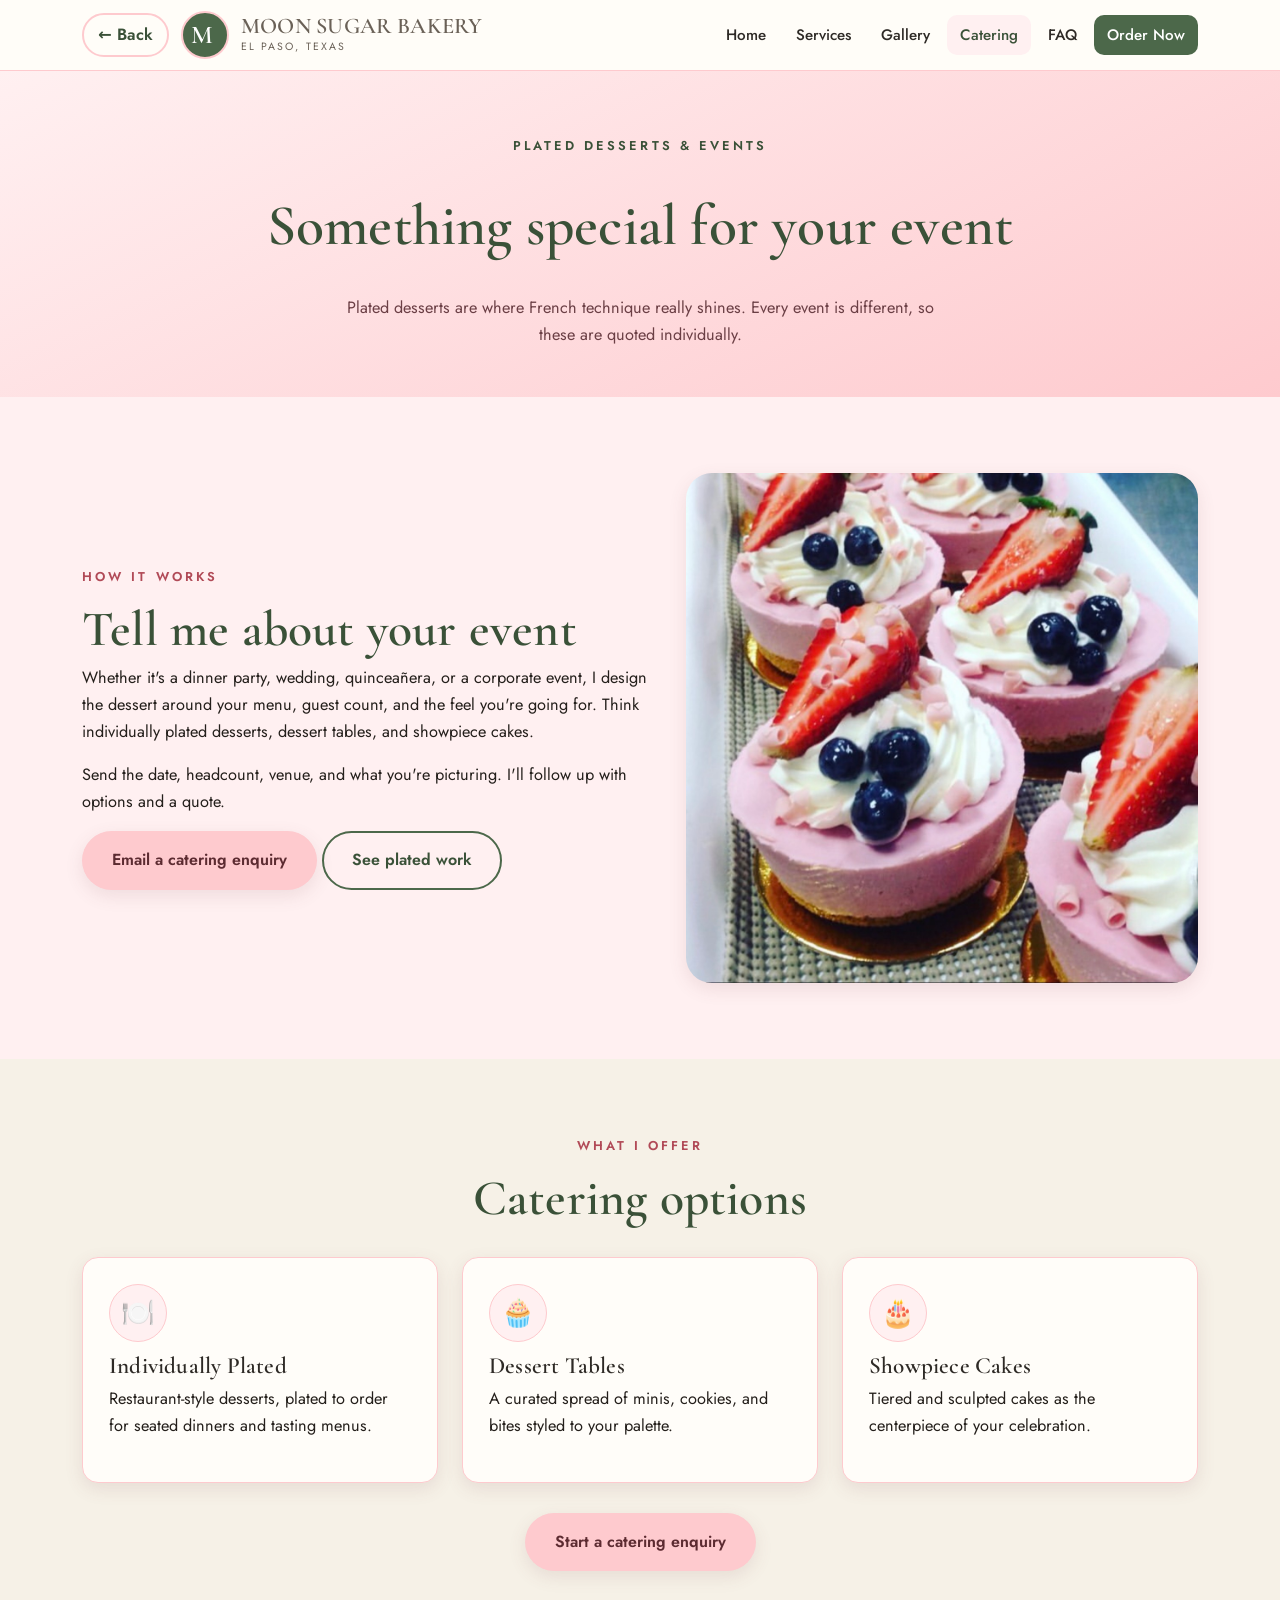
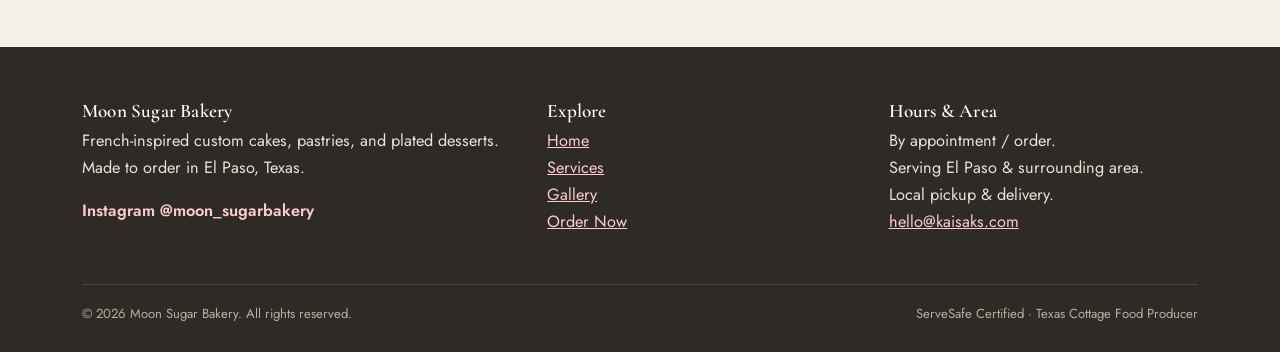
==== catering.html @ 96328091 "HTML indexes added" ====
<!DOCTYPE html>
<html lang="en">
<head>
<meta charset="UTF-8">
<meta name="viewport" content="width=device-width, initial-scale=1.0">
<title>Catering &amp; Plated Desserts | Moon Sugar Bakery — El Paso, TX</title>
<meta name="description" content="Restaurant-style plated desserts and event catering from Moon Sugar Bakery in El Paso. Custom enquiry, quoted per event.">
<link rel="preconnect" href="https://fonts.googleapis.com">
<link rel="preconnect" href="https://fonts.gstatic.com" crossorigin>
<link href="https://fonts.googleapis.com/css2?family=Cormorant+Garamond:ital,wght@0,500;0,600;1,400&family=Jost:wght@300;400;500;600&display=swap" rel="stylesheet">
<link rel="stylesheet" href="styles.css">
</head>
<body class="subpage">
<a class="skip" href="#main">Skip to main content</a>

<header class="site">
  <div class="nav">
    <div class="nav-left">
      <a class="back" href="index.html" aria-label="Back to home">&#8592; Back</a>
      <a class="brand" href="index.html" aria-label="Moon Sugar Bakery home">
        <img class="logo" src="images/MBS%20Logo.png" alt="Moon Sugar Bakery logo" width="48" height="48"
             onerror="this.style.display='none';this.nextElementSibling.style.display='grid';">
        <span class="logo" aria-hidden="true" style="display:none">M</span>
        <span><b>Moon Sugar Bakery</b><span>El Paso, Texas</span></span>
      </a>
    </div>
    <button class="menu-toggle" aria-expanded="false" aria-controls="primary-nav">Menu</button>
    <ul class="navlinks" id="primary-nav">
      <li><a href="index.html">Home</a></li>
      <li><a href="services.html">Services</a></li>
      <li><a href="gallery.html">Gallery</a></li>
      <li><a href="catering.html" aria-current="page">Catering</a></li>
      <li><a href="faq.html">FAQ</a></li>
      <li><a class="cta" href="order.html">Order Now</a></li>
    </ul>
  </div>
</header>

<main id="main">
  <div class="page-head">
    <p class="eyebrow" style="color:var(--green-deep)">Plated Desserts &amp; Events</p>
    <h1>Something special for your event</h1>
    <p>Plated desserts are where French technique really shines. Every event is different, so these are quoted individually.</p>
  </div>

  <section class="tint-blush">
    <div class="wrap split">
      <div>
        <p class="eyebrow">How It Works</p>
        <h2>Tell me about your event</h2>
        <p>Whether it's a dinner party, wedding, quinceañera, or a corporate event, I design the dessert around your menu, guest count, and the feel you're going for. Think individually plated desserts, dessert tables, and showpiece cakes.</p>
        <p>Send the date, headcount, venue, and what you're picturing. I'll follow up with options and a quote.</p>
        <div class="cta-row">
          <a class="btn btn-pink" href="mailto:hello@kaisaks.com?subject=Catering%20%2F%20Plated%20Dessert%20Enquiry&body=Event%20date%3A%0AGuest%20count%3A%0AVenue%2Flocation%3A%0AWhat%20you're%20picturing%3A%0ABudget%20range%20(optional)%3A">Email a catering enquiry</a>
          <a class="btn btn-outline" href="gallery.html">See plated work</a>
        </div>
      </div>
      <img class="gimg round" src="images/Straw%20Tarts.jpg" alt="Fresh strawberry tarts with a glossy glaze" data-ph="Strawberry tarts" style="min-height:340px;height:100%">
    </div>
  </section>

  <section class="tint-cream">
    <div class="wrap center"><p class="eyebrow">What I Offer</p><h2>Catering options</h2></div>
    <div class="wrap grid grid-3" style="margin-top:32px">
      <div class="card"><div class="ic" aria-hidden="true">🍽️</div><h3>Individually Plated</h3><p>Restaurant-style desserts, plated to order for seated dinners and tasting menus.</p></div>
      <div class="card"><div class="ic" aria-hidden="true">🧁</div><h3>Dessert Tables</h3><p>A curated spread of minis, cookies, and bites styled to your palette.</p></div>
      <div class="card"><div class="ic" aria-hidden="true">🎂</div><h3>Showpiece Cakes</h3><p>Tiered and sculpted cakes as the centerpiece of your celebration.</p></div>
    </div>
    <div class="center" style="margin-top:30px"><a class="btn btn-pink" href="mailto:hello@kaisaks.com?subject=Catering%20Enquiry">Start a catering enquiry</a></div>
  </section>
</main>

<footer class="site">
  <div class="wrap">
    <div class="foot-grid">
      <div>
        <h3>Moon Sugar Bakery</h3>
        <p>French-inspired custom cakes, pastries, and plated desserts. Made to order in El Paso, Texas.</p>
        <p class="social"><a href="https://instagram.com/moon_sugarbakery" rel="noopener">Instagram @moon_sugarbakery</a></p>
      </div>
      <div><h3>Explore</h3><p><a href="index.html">Home</a><br><a href="services.html">Services</a><br><a href="gallery.html">Gallery</a><br><a href="order.html">Order Now</a></p></div>
      <div><h3>Hours &amp; Area</h3><p>By appointment / order.<br>Serving El Paso &amp; surrounding area.<br>Local pickup &amp; delivery.<br><a href="mailto:hello@kaisaks.com">hello@kaisaks.com</a></p></div>
    </div>
    <div class="legal"><span>© <span id="yr"></span> Moon Sugar Bakery. All rights reserved.</span><span>ServeSafe Certified · Texas Cottage Food Producer</span></div>
  </div>
</footer>
<script src="script.js"></script>
</body>
</html>
---- styles.css ----
/* ==========================================================================
   Moon Sugar Bakery — shared styles
   Sage green anchors, blush pink delights, cream breathes, gold sparkles.
   ========================================================================== */
:root{
  --green:#4C684A; --green-deep:#3A5138; --green-soft:#E4EBE1;
  --blush:#FECACE;            /* secondary — the star accent */
  --blush-soft:#FFF0F1;       /* pale pink section wash */
  --blush-mid:#FDB8BE;
  --blush-deep:#E88B93;
  --rose:#B14A57;             /* AA-safe pink text on light */
  --cream:#F6F1E7; --cream-2:#EFE7D6;
  --gold:#C9A227; --berry:#9E4A5E; --choc:#5C4433;
  --espresso:#2E2A26; --ink:#241F1B; --muted:#6A6157;
  --white:#FFFDF9;
  --radius:16px; --radius-lg:26px;
  --shadow:0 12px 34px rgba(120,70,80,.14);
  --shadow-sm:0 6px 18px rgba(120,70,80,.12);
  --maxw:1160px;
}
*{box-sizing:border-box}
html{scroll-behavior:smooth}
body{margin:0;color:var(--ink);background:var(--cream);
  font-family:'Jost',system-ui,-apple-system,Segoe UI,Roboto,sans-serif;
  font-weight:400;line-height:1.65;font-size:1.02rem}
h1,h2,h3,.serif{font-family:'Cormorant Garamond',Georgia,serif;font-weight:600;line-height:1.08;letter-spacing:.2px}
h1{font-size:clamp(2.6rem,6vw,4.6rem)}
h2{font-size:clamp(2.1rem,4.4vw,3.1rem);color:var(--green-deep);margin:0 0 .5rem}
h3{font-size:1.45rem;color:var(--espresso);margin:0 0 .4rem}
p{margin:0 0 1rem}
a{color:var(--rose)}
img{max-width:100%;display:block}
.wrap{max-width:var(--maxw);margin:0 auto;padding:0 22px}
.center{text-align:center}
section{padding:76px 0}
.eyebrow{font-family:'Jost';text-transform:uppercase;letter-spacing:.24em;font-size:.8rem;font-weight:600;color:var(--rose)}
:focus-visible{outline:3px solid var(--rose);outline-offset:3px}

/* ---- Skip link ---- */
.skip{position:absolute;left:-999px;background:var(--espresso);color:#fff;padding:12px 18px;z-index:1000;border-radius:0 0 8px 0}
.skip:focus{left:0;top:0}

/* ---- Buttons ---- */
.btn{display:inline-flex;align-items:center;gap:8px;justify-content:center;
  font-family:'Jost';font-weight:600;font-size:1rem;padding:14px 28px;border-radius:50px;
  border:2px solid transparent;cursor:pointer;text-decoration:none;min-height:50px;
  transition:transform .15s,background .2s,box-shadow .2s,color .2s}
.btn:hover{transform:translateY(-2px)}
.btn-primary{background:var(--green);color:#fff}
.btn-primary:hover{background:var(--green-deep)}
.btn-pink{background:var(--blush);color:#5c2b31;box-shadow:var(--shadow-sm)}
.btn-pink:hover{background:var(--blush-mid);color:#4a2227}
.btn-gold{background:var(--gold);color:#2b2410}
.btn-gold:hover{background:#b8931f}
.btn-outline{background:transparent;color:var(--green-deep);border-color:var(--green)}
.btn-outline:hover{background:var(--green);color:#fff}
.btn-ghost-light{background:rgba(255,255,255,.9);color:var(--green-deep);border-color:#fff}
.btn-ghost-light:hover{background:#fff}

/* ---- Header / Nav ---- */
header.site{position:sticky;top:0;z-index:900;background:rgba(255,253,249,.94);
  backdrop-filter:blur(9px);border-bottom:1px solid var(--blush)}
.nav{display:flex;align-items:center;justify-content:space-between;gap:18px;
  padding:11px 22px;max-width:var(--maxw);margin:0 auto}
.nav-left{display:flex;align-items:center;gap:12px}
.back{display:none;text-decoration:none;color:var(--green-deep);font-weight:600;
  border:2px solid var(--blush);border-radius:50px;padding:7px 14px;min-height:42px;
  align-items:center;gap:6px}
.back:hover{background:var(--blush-soft)}
.subpage .back{display:inline-flex}
.brand{display:flex;align-items:center;gap:12px;text-decoration:none;color:var(--espresso)}
.brand .logo{width:48px;height:48px;border-radius:50%;background:var(--green);color:#fff;
  display:grid;place-items:center;font-family:'Cormorant Garamond';font-size:1.6rem;font-weight:600;
  border:2px solid var(--blush)}
img.logo{object-fit:cover;background:none}
.brand b{font-family:'Cormorant Garamond';font-size:1.4rem;font-weight:600;letter-spacing:.3px;line-height:1}
.brand span{display:block;font-size:.66rem;letter-spacing:.2em;text-transform:uppercase;color:var(--muted)}
.navlinks{display:flex;gap:4px;align-items:center;list-style:none;margin:0;padding:0}
.navlinks a{text-decoration:none;color:var(--espresso);padding:9px 13px;border-radius:10px;font-size:.95rem;font-weight:500}
.navlinks a:hover,.navlinks a[aria-current="page"]{background:var(--blush-soft);color:var(--green-deep)}
.navlinks a.cta{background:var(--green);color:#fff}
.navlinks a.cta:hover{background:var(--green-deep)}
.menu-toggle{display:none;background:none;border:2px solid var(--green);color:var(--green-deep);
  border-radius:10px;padding:8px 12px;font-size:1rem;cursor:pointer;min-height:44px}

/* ---- Scallop divider (echoes the logo medallion) ---- */
.scallop{height:26px;background:
  radial-gradient(circle at 13px -2px, transparent 13px, var(--wash,var(--blush-soft)) 13px) 0 0/26px 26px repeat-x;
  border:0;margin:0}

/* ---- Hero ---- */
.hero{position:relative;overflow:hidden;
  background:linear-gradient(155deg,var(--blush-soft) 0%,var(--blush) 55%,#f6b9be 100%)}
.hero .blob{position:absolute;border-radius:50%;filter:blur(2px);opacity:.5}
.hero .b1{width:320px;height:320px;background:#fff;top:-120px;right:-60px;opacity:.35}
.hero .b2{width:220px;height:220px;background:var(--green-soft);bottom:-90px;left:-50px;opacity:.5}
.hero-inner{position:relative;max-width:var(--maxw);margin:0 auto;padding:84px 22px 78px;
  display:grid;grid-template-columns:1.05fr .95fr;gap:40px;align-items:center}
.hero h1{color:var(--green-deep);margin:.3rem 0 .5rem}
.hero .lede{font-size:clamp(1.05rem,2.1vw,1.28rem);max-width:520px;color:#6b3f45;margin-bottom:1.5rem}
.hero .cta-row{display:flex;gap:14px;flex-wrap:wrap}
.hero-art{position:relative;aspect-ratio:1/1;border-radius:50%;overflow:hidden;
  border:10px solid #fff;box-shadow:var(--shadow);background:var(--cream-2)}
.hero-art img{width:100%;height:100%;object-fit:cover}
.hero-badge{position:absolute;bottom:14px;left:14px;background:#fff;border-radius:50px;
  padding:8px 16px;font-weight:600;color:var(--green-deep);box-shadow:var(--shadow-sm);font-size:.9rem}

/* ---- Trust bar ---- */
.trust{background:var(--green-deep);color:#f3ede1}
.trust .wrap{display:flex;flex-wrap:wrap;justify-content:center;gap:12px 32px;padding:16px 22px;font-size:.92rem;text-align:center}
.trust b{color:var(--blush)}

/* ---- Sections tints ---- */
.tint-blush{background:var(--blush-soft)}
.tint-cream{background:var(--cream)}
.tint-green{background:var(--green-deep);color:#f3ede1}
.tint-green h2{color:#fff}
.tint-green .eyebrow{color:var(--blush)}

/* ---- Cards / grids ---- */
.grid{display:grid;gap:24px}
.grid-2{grid-template-columns:1fr 1fr}
.grid-3{grid-template-columns:repeat(3,1fr)}
.grid-4{grid-template-columns:repeat(4,1fr)}
.card{background:var(--white);border-radius:var(--radius);padding:26px;box-shadow:var(--shadow-sm);border:1px solid var(--blush)}
.card .ic{width:58px;height:58px;border-radius:50%;background:var(--blush-soft);border:1px solid var(--blush);
  display:grid;place-items:center;font-size:1.7rem;margin-bottom:12px}

/* ---- Feature split ---- */
.split{display:grid;grid-template-columns:1.05fr .95fr;gap:38px;align-items:center}

/* ---- Images / placeholders ---- */
.gimg{width:100%;border-radius:var(--radius);display:block;object-fit:cover;box-shadow:var(--shadow-sm);background:var(--cream-2)}
.round{border-radius:var(--radius-lg)}
.ph{border-radius:var(--radius);background:
  repeating-linear-gradient(135deg,#f7d9dc 0 18px,var(--blush-soft) 18px 36px);
  border:1px dashed var(--blush-deep);display:grid;place-items:center;color:#9a5560;
  font-size:.85rem;text-align:center;padding:20px;min-height:200px}

/* ---- Gallery ---- */
.gallery-grid{display:grid;grid-template-columns:repeat(3,1fr);gap:18px}
.gallery-grid .gimg,.gallery-grid .ph{height:280px;aspect-ratio:auto}
figure.g{margin:0;position:relative}
figure.g figcaption{margin-top:8px;font-size:.9rem;color:var(--muted);text-align:center}

/* ---- Pricing ---- */
.price-list{list-style:none;margin:14px 0 0;padding:0}
.price-list li{display:flex;justify-content:space-between;gap:16px;padding:11px 0;border-bottom:1px dashed var(--blush-deep)}
.price-list li:last-child{border-bottom:none}
.desc{color:var(--muted);font-size:.9rem}
.price{white-space:nowrap;font-weight:700;color:var(--green-deep)}
.tag{display:inline-block;font-size:.68rem;letter-spacing:.06em;text-transform:uppercase;
  background:var(--green);color:#fff;border-radius:20px;padding:2px 10px;margin-left:6px;vertical-align:middle}
.tag.gf{background:var(--berry)}.tag.v{background:var(--choc)}.tag.pink{background:var(--blush);color:#5c2b31}

/* ---- Testimonials ---- */
.quote{background:#fff;border-radius:var(--radius);padding:24px;box-shadow:var(--shadow-sm);border:1px solid var(--blush)}
.quote .stars{color:var(--gold);letter-spacing:2px;margin-bottom:6px}
.quote p{font-style:italic;font-family:'Cormorant Garamond';font-size:1.3rem;color:var(--espresso)}
.quote cite{font-style:normal;font-weight:600;color:var(--rose);font-size:.95rem}

/* ---- Forms ---- */
.formcard{background:var(--white);border-radius:var(--radius);padding:30px;box-shadow:var(--shadow);max-width:760px;margin:0 auto;border:1px solid var(--blush)}
.field{margin-bottom:18px}
label{display:block;font-weight:600;margin-bottom:6px;font-size:.95rem}
.req{color:var(--rose)}
input,select,textarea{width:100%;padding:12px 14px;border:1.5px solid #8a7c5c;border-radius:12px;font:inherit;background:#fffdf8;min-height:48px}
textarea{min-height:110px;resize:vertical}
input:focus,select:focus,textarea:focus{border-color:var(--green);outline:3px solid rgba(232,139,147,.4);outline-offset:0}
.two{display:grid;grid-template-columns:1fr 1fr;gap:16px}
fieldset{border:1.5px solid var(--blush);border-radius:12px;padding:14px 16px;margin:0 0 18px}
legend{font-weight:600;padding:0 8px;color:var(--green-deep)}
.checks{display:flex;flex-wrap:wrap;gap:10px 22px}
.checks label{display:flex;align-items:center;gap:8px;font-weight:400;margin:0}
.checks input{width:auto;min-height:auto}
.help{font-size:.85rem;color:var(--muted);margin-top:6px}

/* ---- FAQ ---- */
details{background:#fff;border:1px solid var(--blush);border-radius:12px;padding:4px 20px;margin-bottom:12px}
summary{cursor:pointer;font-weight:600;padding:14px 0;font-size:1.05rem;list-style:none;display:flex;justify-content:space-between;align-items:center;gap:12px;min-height:44px}
summary::-webkit-details-marker{display:none}
summary::after{content:"+";font-size:1.5rem;color:var(--rose)}
details[open] summary::after{content:"\2013"}
details p{padding-bottom:14px;margin:0;color:var(--muted)}

/* ---- CTA band ---- */
.cta-band{background:linear-gradient(135deg,var(--blush) 0%,#f6b9be 100%);border-radius:var(--radius-lg);
  padding:40px;text-align:center;box-shadow:var(--shadow)}
.cta-band h2{color:var(--green-deep)}
.cta-grid{display:grid;grid-template-columns:repeat(4,1fr);gap:16px;margin-top:22px}
.cta-tile{background:#fff;border-radius:var(--radius);padding:22px 16px;text-decoration:none;
  color:var(--green-deep);font-weight:600;box-shadow:var(--shadow-sm);border:1px solid var(--blush);
  display:flex;flex-direction:column;align-items:center;gap:8px;transition:transform .15s}
.cta-tile:hover{transform:translateY(-3px)}
.cta-tile .em{font-size:1.9rem}

/* ---- Page header (subpages) ---- */
.page-head{background:linear-gradient(155deg,var(--blush-soft),var(--blush));padding:56px 0 48px;text-align:center}
.page-head h1{color:var(--green-deep);font-size:clamp(2.4rem,5vw,3.6rem)}
.page-head p{max-width:620px;margin:8px auto 0;color:#6b3f45}

/* ---- Footer ---- */
footer.site{background:var(--espresso);color:#e9e2d5;padding:54px 0 28px}
footer.site a{color:var(--blush)}
.foot-grid{display:grid;grid-template-columns:1.4fr 1fr 1fr;gap:32px}
.foot-grid h3{color:#fff;font-size:1.2rem}
.social a{font-weight:600;text-decoration:none}
.legal{border-top:1px solid #4a443c;margin-top:32px;padding-top:18px;font-size:.82rem;color:#b7af9f;
  display:flex;justify-content:space-between;flex-wrap:wrap;gap:10px}

/* ---- Responsive ---- */
@media(max-width:900px){
  .hero-inner{grid-template-columns:1fr;text-align:center}
  .hero .lede{margin-left:auto;margin-right:auto}
  .hero .cta-row{justify-content:center}
  .hero-art{max-width:360px;margin:0 auto}
  .split{grid-template-columns:1fr}
  .grid-2,.grid-3,.grid-4{grid-template-columns:1fr}
  .gallery-grid{grid-template-columns:1fr 1fr}
  .cta-grid{grid-template-columns:1fr 1fr}
  .foot-grid{grid-template-columns:1fr}
  .two{grid-template-columns:1fr}
  .navlinks{position:fixed;inset:66px 0 auto 0;background:var(--cream);flex-direction:column;
    align-items:stretch;padding:10px 22px 22px;gap:2px;border-bottom:1px solid var(--blush);display:none}
  .navlinks.open{display:flex}
  .navlinks a{padding:14px 12px}
  .menu-toggle{display:inline-block}
}
@media(max-width:560px){
  .gallery-grid{grid-template-columns:1fr}
  .cta-grid{grid-template-columns:1fr}
}

/* ---- Gallery categories + modal ---- */
.cat-grid{display:grid;grid-template-columns:repeat(3,1fr);gap:22px}
.cat-tile{position:relative;border:2px solid var(--blush);padding:0;cursor:pointer;border-radius:var(--radius);
  overflow:hidden;box-shadow:var(--shadow-sm);background:var(--cream-2);aspect-ratio:4/3;
  font-family:inherit;display:block;width:100%}
.cat-tile .cover{width:100%;height:100%;object-fit:cover;transition:transform .3s}
.cat-tile .cover.ph{display:flex}
.cat-tile:hover .cover{transform:scale(1.04)}
.cat-tile .cat-label{position:absolute;inset:auto 0 0 0;
  background:linear-gradient(180deg,rgba(46,42,38,0),rgba(46,42,38,.86));
  color:#fff;padding:30px 16px 14px;text-align:left;display:flex;justify-content:space-between;align-items:flex-end;gap:10px}
.cat-tile .cat-label b{font-family:'Cormorant Garamond';font-size:1.55rem;font-weight:600}
.cat-tile .cat-label .count{font-size:.82rem;background:var(--blush);color:#5c2b31;border-radius:50px;padding:3px 11px;font-weight:600;white-space:nowrap}

.modal{position:fixed;inset:0;z-index:1000;display:none;padding:20px}
.modal.open{display:block}
.modal-backdrop{position:absolute;inset:0;background:rgba(46,42,38,.74);backdrop-filter:blur(3px);border:0;width:100%;height:100%;cursor:pointer}
.modal-panel{position:relative;max-width:1060px;margin:3vh auto;background:var(--cream);border-radius:var(--radius-lg);
  padding:26px;max-height:94vh;overflow:auto;box-shadow:var(--shadow);border:2px solid var(--blush)}
.modal-head{display:flex;justify-content:space-between;align-items:center;gap:16px;margin-bottom:18px;position:sticky;top:-26px;background:var(--cream);padding-top:6px}
.modal-head h2{margin:0;color:var(--green-deep)}
.modal-close{background:var(--green);color:#fff;border:0;border-radius:50px;min-height:46px;padding:10px 20px;font:inherit;font-weight:600;cursor:pointer}
.modal-close:hover{background:var(--green-deep)}
.modal-grid{display:grid;grid-template-columns:repeat(3,1fr);gap:16px}
.modal-grid figure{margin:0}
.modal-grid img,.modal-grid .ph{width:100%;height:230px;object-fit:cover;border-radius:var(--radius);box-shadow:var(--shadow-sm);background:var(--cream-2)}
.modal-grid figcaption{margin-top:7px;font-size:.9rem;color:var(--espresso);text-align:center;font-weight:500}
body.modal-open{overflow:hidden}
@media(max-width:900px){.cat-grid{grid-template-columns:1fr 1fr}.modal-grid{grid-template-columns:1fr 1fr}}
@media(max-width:560px){.cat-grid{grid-template-columns:1fr}.modal-grid{grid-template-columns:1fr}}
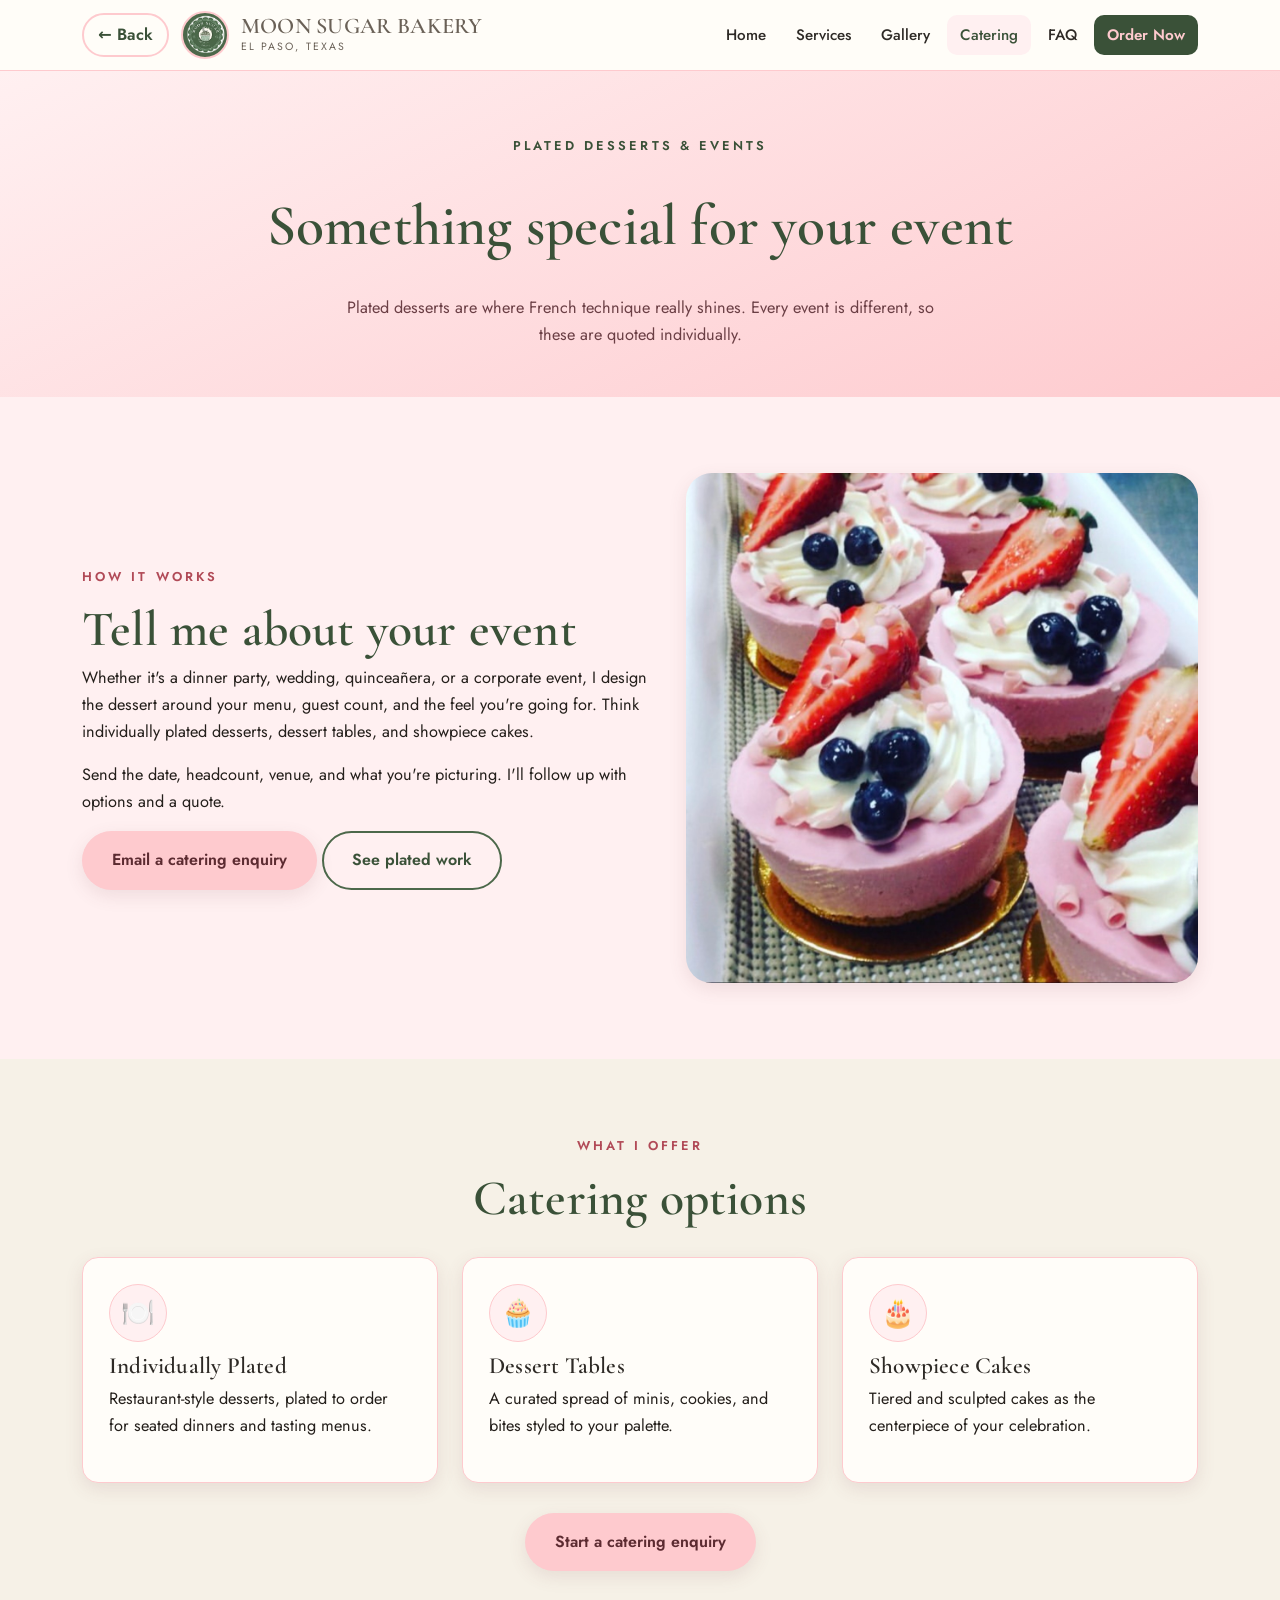
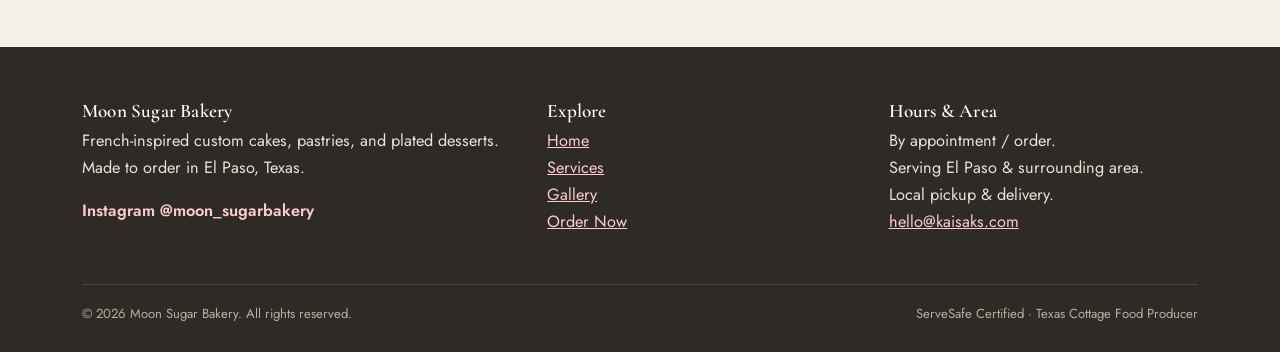
==== commit 27d3314f: "Add files via upload" ====
--- a/catering.html
+++ b/catering.html
@@ -18,7 +18,7 @@
     <div class="nav-left">
       <a class="back" href="index.html" aria-label="Back to home">&#8592; Back</a>
       <a class="brand" href="index.html" aria-label="Moon Sugar Bakery home">
-        <img class="logo" src="images/MBS%20Logo.png" alt="Moon Sugar Bakery logo" width="48" height="48"
+        <img class="logo" src="images/MSB%20Logo.png" alt="Moon Sugar Bakery logo" width="48" height="48"
              onerror="this.style.display='none';this.nextElementSibling.style.display='grid';">
         <span class="logo" aria-hidden="true" style="display:none">M</span>
         <span><b>Moon Sugar Bakery</b><span>El Paso, Texas</span></span>
--- a/styles.css
+++ b/styles.css
@@ -78,8 +78,9 @@
 .navlinks{display:flex;gap:4px;align-items:center;list-style:none;margin:0;padding:0}
 .navlinks a{text-decoration:none;color:var(--espresso);padding:9px 13px;border-radius:10px;font-size:.95rem;font-weight:500}
 .navlinks a:hover,.navlinks a[aria-current="page"]{background:var(--blush-soft);color:var(--green-deep)}
-.navlinks a.cta{background:var(--green);color:#fff}
-.navlinks a.cta:hover{background:var(--green-deep)}
+/* Order Now pill: branded green background, branded pink text (AA-safe on deep green) */
+.navlinks a.cta{background:var(--green-deep);color:var(--blush);font-weight:600}
+.navlinks a.cta:hover,.navlinks a.cta:focus-visible{background:var(--espresso);color:var(--blush)}
 .menu-toggle{display:none;background:none;border:2px solid var(--green);color:var(--green-deep);
   border-radius:10px;padding:8px 12px;font-size:1rem;cursor:pointer;min-height:44px}
 
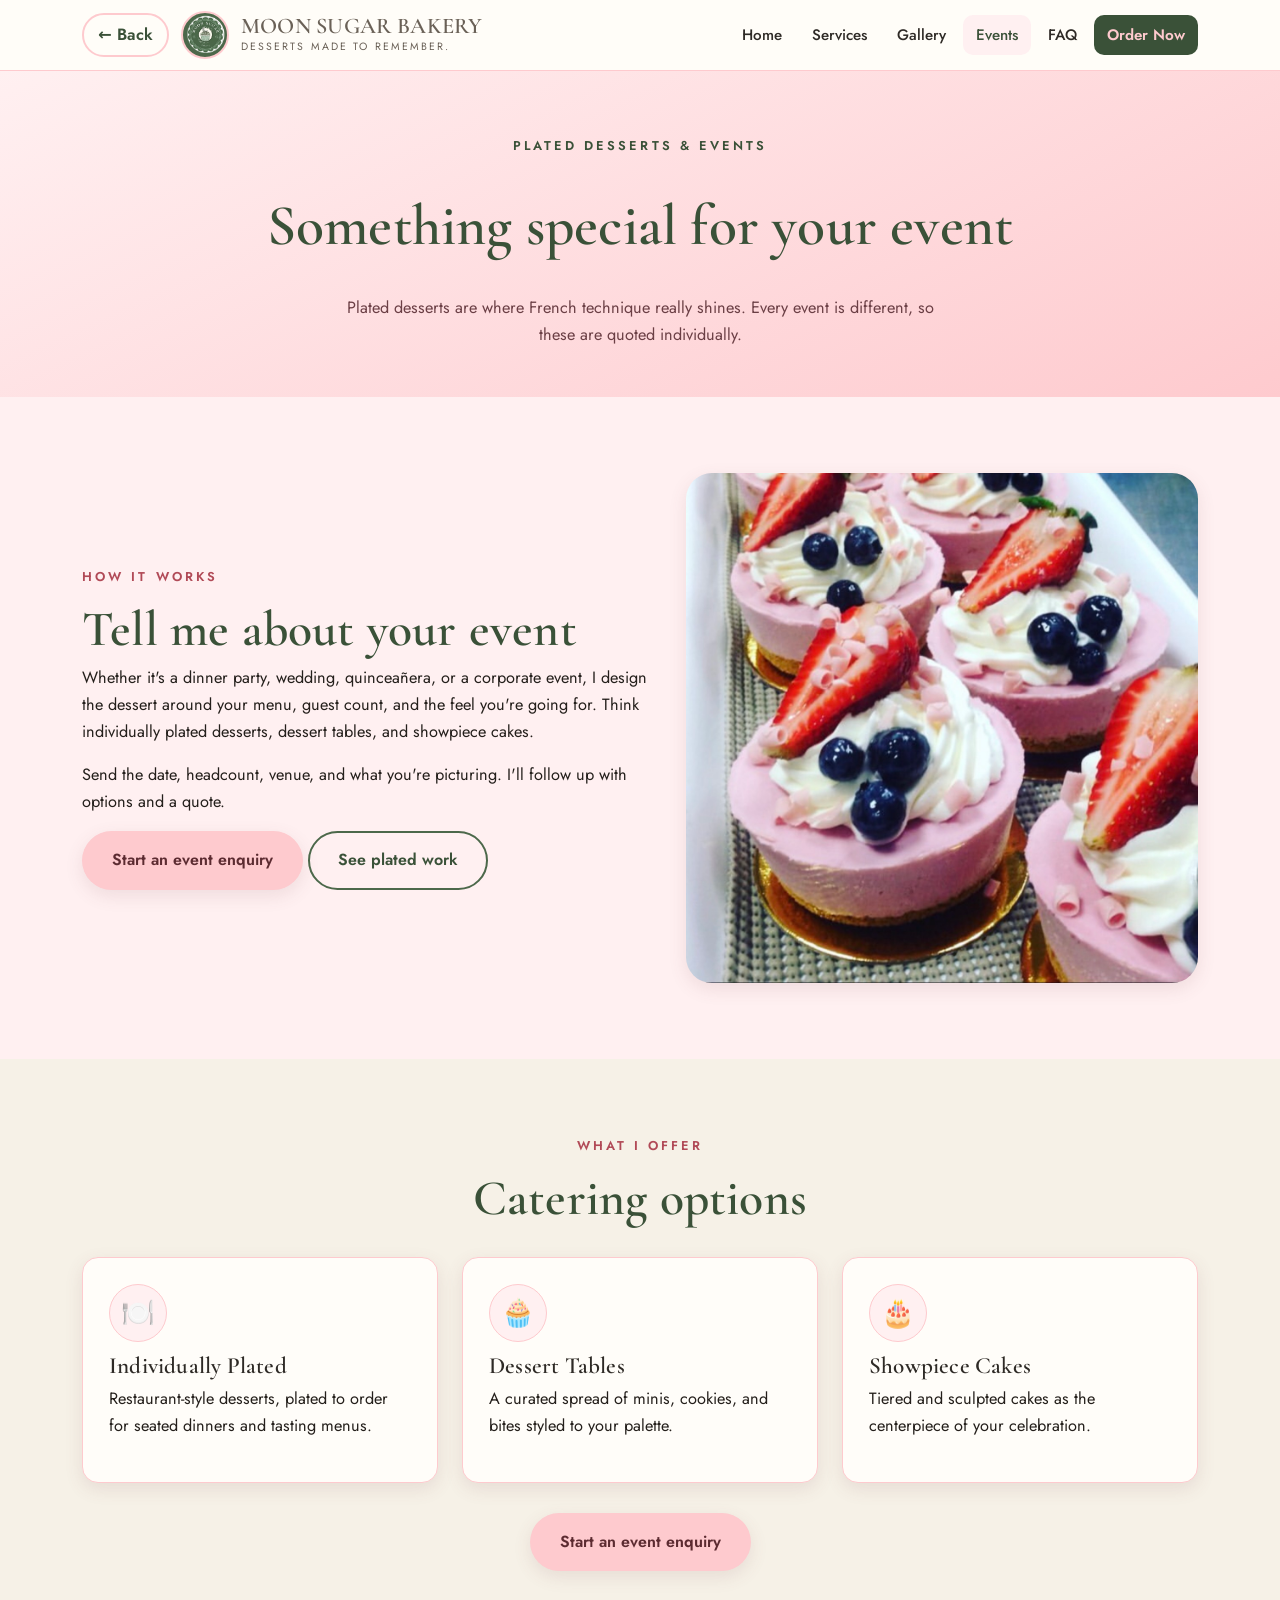
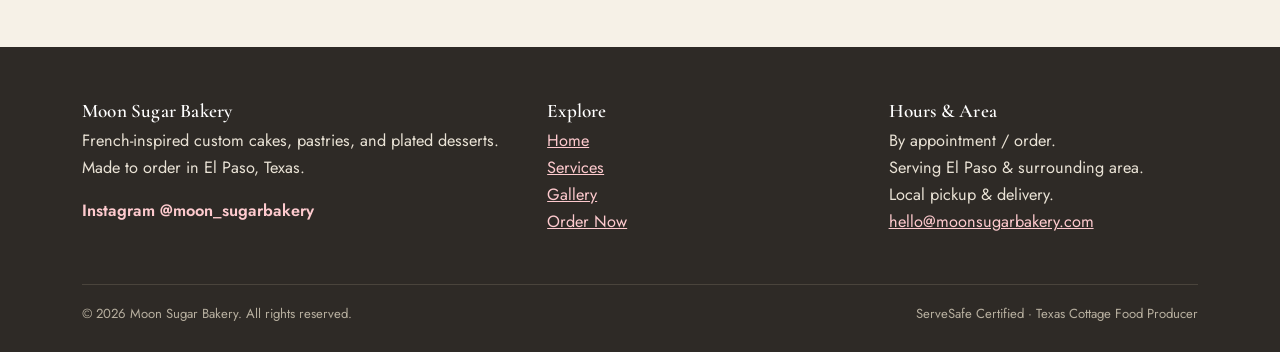
==== commit 7a40d061: "Add files via upload" ====
--- a/catering.html
+++ b/catering.html
@@ -3,7 +3,7 @@
 <head>
 <meta charset="UTF-8">
 <meta name="viewport" content="width=device-width, initial-scale=1.0">
-<title>Catering &amp; Plated Desserts | Moon Sugar Bakery — El Paso, TX</title>
+<title>Events &amp; Plated Desserts | Moon Sugar Bakery — El Paso, TX</title>
 <meta name="description" content="Restaurant-style plated desserts and event catering from Moon Sugar Bakery in El Paso. Custom enquiry, quoted per event.">
 <link rel="preconnect" href="https://fonts.googleapis.com">
 <link rel="preconnect" href="https://fonts.gstatic.com" crossorigin>
@@ -21,7 +21,7 @@
         <img class="logo" src="images/MSB%20Logo.png" alt="Moon Sugar Bakery logo" width="48" height="48"
              onerror="this.style.display='none';this.nextElementSibling.style.display='grid';">
         <span class="logo" aria-hidden="true" style="display:none">M</span>
-        <span><b>Moon Sugar Bakery</b><span>El Paso, Texas</span></span>
+        <span><b>Moon Sugar Bakery</b><span>Desserts made to remember.</span></span>
       </a>
     </div>
     <button class="menu-toggle" aria-expanded="false" aria-controls="primary-nav">Menu</button>
@@ -29,7 +29,7 @@
       <li><a href="index.html">Home</a></li>
       <li><a href="services.html">Services</a></li>
       <li><a href="gallery.html">Gallery</a></li>
-      <li><a href="catering.html" aria-current="page">Catering</a></li>
+      <li><a href="catering.html" aria-current="page">Events</a></li>
       <li><a href="faq.html">FAQ</a></li>
       <li><a class="cta" href="order.html">Order Now</a></li>
     </ul>
@@ -51,7 +51,7 @@
         <p>Whether it's a dinner party, wedding, quinceañera, or a corporate event, I design the dessert around your menu, guest count, and the feel you're going for. Think individually plated desserts, dessert tables, and showpiece cakes.</p>
         <p>Send the date, headcount, venue, and what you're picturing. I'll follow up with options and a quote.</p>
         <div class="cta-row">
-          <a class="btn btn-pink" href="mailto:hello@kaisaks.com?subject=Catering%20%2F%20Plated%20Dessert%20Enquiry&body=Event%20date%3A%0AGuest%20count%3A%0AVenue%2Flocation%3A%0AWhat%20you're%20picturing%3A%0ABudget%20range%20(optional)%3A">Email a catering enquiry</a>
+          <a class="btn btn-pink" href="event-enquiry.html">Start an event enquiry</a>
           <a class="btn btn-outline" href="gallery.html">See plated work</a>
         </div>
       </div>
@@ -66,7 +66,7 @@
       <div class="card"><div class="ic" aria-hidden="true">🧁</div><h3>Dessert Tables</h3><p>A curated spread of minis, cookies, and bites styled to your palette.</p></div>
       <div class="card"><div class="ic" aria-hidden="true">🎂</div><h3>Showpiece Cakes</h3><p>Tiered and sculpted cakes as the centerpiece of your celebration.</p></div>
     </div>
-    <div class="center" style="margin-top:30px"><a class="btn btn-pink" href="mailto:hello@kaisaks.com?subject=Catering%20Enquiry">Start a catering enquiry</a></div>
+    <div class="center" style="margin-top:30px"><a class="btn btn-pink" href="event-enquiry.html">Start an event enquiry</a></div>
   </section>
 </main>
 
@@ -79,7 +79,7 @@
         <p class="social"><a href="https://instagram.com/moon_sugarbakery" rel="noopener">Instagram @moon_sugarbakery</a></p>
       </div>
       <div><h3>Explore</h3><p><a href="index.html">Home</a><br><a href="services.html">Services</a><br><a href="gallery.html">Gallery</a><br><a href="order.html">Order Now</a></p></div>
-      <div><h3>Hours &amp; Area</h3><p>By appointment / order.<br>Serving El Paso &amp; surrounding area.<br>Local pickup &amp; delivery.<br><a href="mailto:hello@kaisaks.com">hello@kaisaks.com</a></p></div>
+      <div><h3>Hours &amp; Area</h3><p>By appointment / order.<br>Serving El Paso &amp; surrounding area.<br>Local pickup &amp; delivery.<br><a href="mailto:hello@moonsugarbakery.com">hello@moonsugarbakery.com</a></p></div>
     </div>
     <div class="legal"><span>© <span id="yr"></span> Moon Sugar Bakery. All rights reserved.</span><span>ServeSafe Certified · Texas Cottage Food Producer</span></div>
   </div>
--- a/styles.css
+++ b/styles.css
@@ -50,6 +50,9 @@
 .btn-primary:hover{background:var(--green-deep)}
 .btn-pink{background:var(--blush);color:#5c2b31;box-shadow:var(--shadow-sm)}
 .btn-pink:hover{background:var(--blush-mid);color:#4a2227}
+/* green background, branded pink text (AA-safe on deep green) */
+.btn-greenpink{background:var(--green-deep);color:var(--blush);box-shadow:var(--shadow-sm)}
+.btn-greenpink:hover,.btn-greenpink:focus-visible{background:var(--espresso);color:var(--blush)}
 .btn-gold{background:var(--gold);color:#2b2410}
 .btn-gold:hover{background:#b8931f}
 .btn-outline{background:transparent;color:var(--green-deep);border-color:var(--green)}
@@ -69,10 +72,10 @@
 .back:hover{background:var(--blush-soft)}
 .subpage .back{display:inline-flex}
 .brand{display:flex;align-items:center;gap:12px;text-decoration:none;color:var(--espresso)}
-.brand .logo{width:48px;height:48px;border-radius:50%;background:var(--green);color:#fff;
+.brand .logo{flex:0 0 auto;width:48px;height:48px;aspect-ratio:1/1;border-radius:50%;background:var(--green);color:#fff;
   display:grid;place-items:center;font-family:'Cormorant Garamond';font-size:1.6rem;font-weight:600;
   border:2px solid var(--blush)}
-img.logo{object-fit:cover;background:none}
+img.logo{flex:0 0 auto;width:48px;height:48px;aspect-ratio:1/1;border-radius:50%;object-fit:cover;background:none}
 .brand b{font-family:'Cormorant Garamond';font-size:1.4rem;font-weight:600;letter-spacing:.3px;line-height:1}
 .brand span{display:block;font-size:.66rem;letter-spacing:.2em;text-transform:uppercase;color:var(--muted)}
 .navlinks{display:flex;gap:4px;align-items:center;list-style:none;margin:0;padding:0}
@@ -175,6 +178,11 @@
 .checks label{display:flex;align-items:center;gap:8px;font-weight:400;margin:0}
 .checks input{width:auto;min-height:auto}
 .help{font-size:.85rem;color:var(--muted);margin-top:6px}
+.form-success{max-width:640px;margin:0 auto;background:#fff;border:1px solid var(--blush);border-radius:var(--radius);
+  padding:36px 30px;text-align:center;box-shadow:var(--shadow-sm)}
+.form-success h2{color:var(--green-deep);margin-top:0}
+.form-success p{color:var(--ink)}
+.form-success .btn{margin-top:12px}
 
 /* ---- FAQ ---- */
 details{background:#fff;border:1px solid var(--blush);border-radius:12px;padding:4px 20px;margin-bottom:12px}
@@ -199,6 +207,16 @@
 .page-head{background:linear-gradient(155deg,var(--blush-soft),var(--blush));padding:56px 0 48px;text-align:center}
 .page-head h1{color:var(--green-deep);font-size:clamp(2.4rem,5vw,3.6rem)}
 .page-head p{max-width:620px;margin:8px auto 0;color:#6b3f45}
+/* Page head with logo on the left (Services) */
+.head-split{display:grid;grid-template-columns:1fr 2fr;gap:34px;align-items:center;
+  max-width:var(--maxw);margin:0 auto;padding:0 22px;text-align:left}
+.head-split .head-logo{width:100%;max-width:260px;aspect-ratio:1/1;object-fit:contain;
+  justify-self:center;filter:drop-shadow(0 8px 20px rgba(120,70,80,.18))}
+.head-split .head-copy h1{margin:.2rem 0}
+.head-split .head-copy p{margin-left:0;max-width:640px}
+@media(max-width:760px){.head-split{grid-template-columns:1fr;text-align:center}
+  .head-split .head-copy p{margin-left:auto;margin-right:auto}
+  .head-split .head-logo{max-width:180px}}
 
 /* ---- Footer ---- */
 footer.site{background:var(--espresso);color:#e9e2d5;padding:54px 0 28px}
@@ -214,6 +232,9 @@
   .hero-inner{grid-template-columns:1fr;text-align:center}
   .hero .lede{margin-left:auto;margin-right:auto}
   .hero .cta-row{justify-content:center}
+  /* keep stacked CTA pills from crowding / shadows overlapping */
+  .cta-row{gap:16px}
+  .center .btn{margin:7px 5px}
   .hero-art{max-width:360px;margin:0 auto}
   .split{grid-template-columns:1fr}
   .grid-2,.grid-3,.grid-4{grid-template-columns:1fr}
